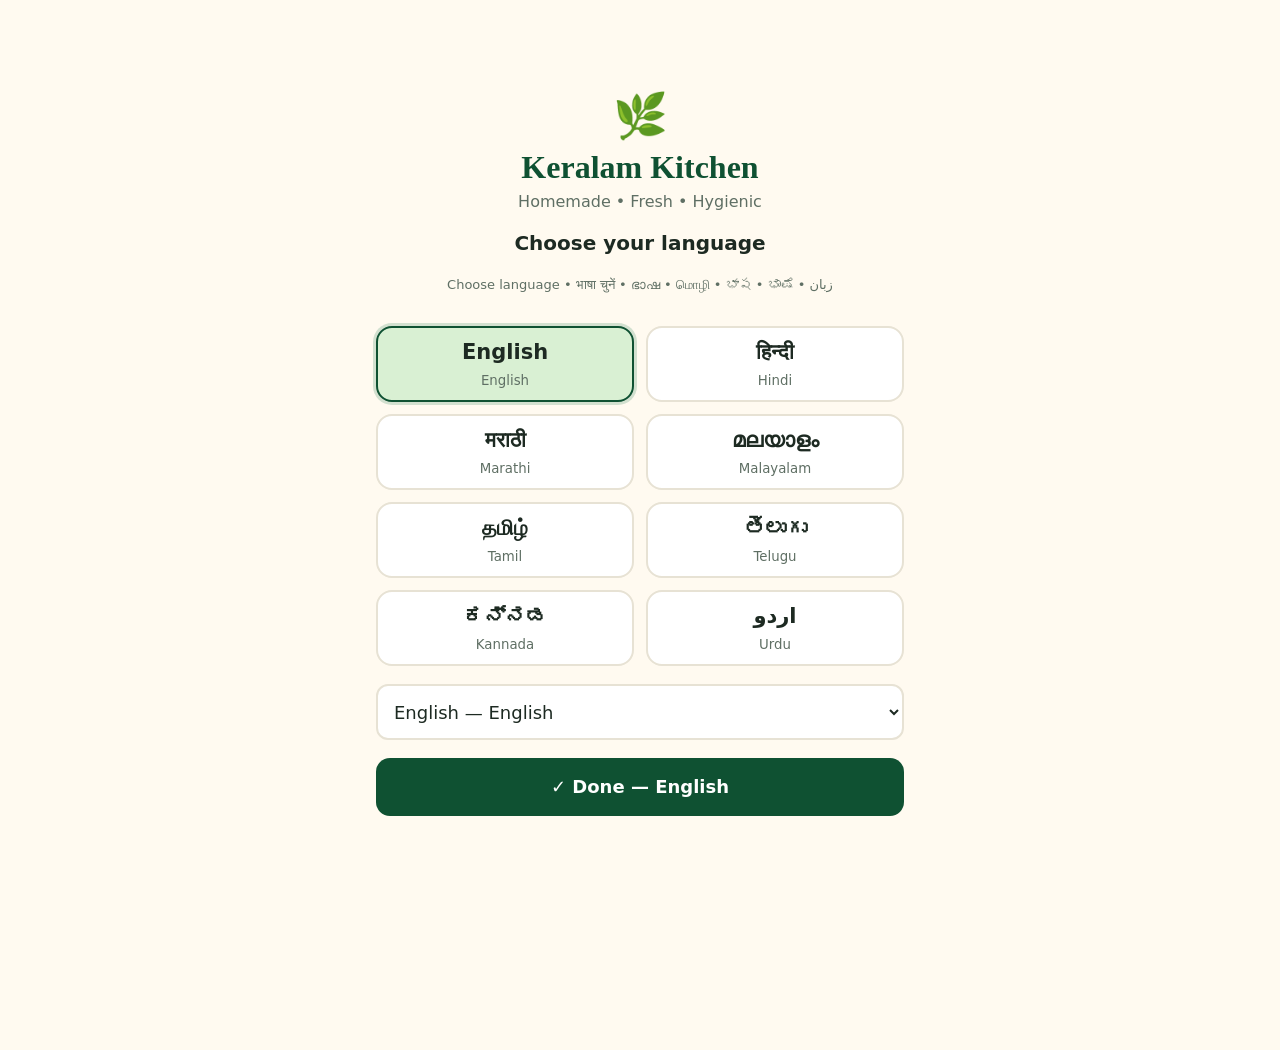
==== index.html @ 2dcb6749 "Add files via upload" ====
<!doctype html>
<html lang="en">
<head>
<meta charset="utf-8">
<meta name="viewport" content="width=device-width, initial-scale=1, viewport-fit=cover">
<meta name="theme-color" content="#0f5132">
<title>Keralam Kitchen — Homemade • Fresh • Hygienic</title>
<meta name="description" content="Order fresh homemade Idli & Dosa batter, coconut chutney, rotis and more.">
<link rel="manifest" href="manifest.json">
<link rel="icon" href="icon.svg" type="image/svg+xml">
<link rel="apple-touch-icon" href="icon-192.png">
<link rel="stylesheet" href="styles.css">
</head>
<body>
<div id="app"></div>
<noscript>Please enable JavaScript. WhatsApp / Call: 9594727293 / 7045610770</noscript>
<script src="config.js"></script>
<script src="core.js"></script>
<script src="i18n.js"></script>
<script src="common.js"></script>
<script src="app.js"></script>
</body>
</html>
---- styles.css ----
:root {
  --green: #0f5132; --green2: #1f7a4a; --leaf: #d9f0d3; --gold: #f4b91e; --gold2: #ffe08a;
  --cream: #fffaf0; --card: #ffffff; --ink: #1d2a22; --muted: #5f6f64; --line: #e7e2d4;
  --red: #b3261e; --warn: #fff1d6; --radius: 18px; --shadow: 0 4px 18px rgba(15, 81, 50, .10);
}
* { box-sizing: border-box; -webkit-tap-highlight-color: transparent; }
html, body { margin: 0; background: var(--cream); color: var(--ink); font-family: system-ui, -apple-system, "Segoe UI", Roboto, "Noto Sans", sans-serif; font-size: 16px; line-height: 1.45; }
body { padding-bottom: calc(150px + env(safe-area-inset-bottom)); }
button, input, select, textarea { font: inherit; color: inherit; }
img { max-width: 100%; display: block; }
a { color: var(--green2); }
.wrap { max-width: 680px; margin: 0 auto; padding: 0 16px; }
.muted { color: var(--muted); }
.small { font-size: 13px; }
.hidden { display: none !important; }
h1, h2, h3 { line-height: 1.2; margin: .2em 0 .4em; }
h1 { font-family: Georgia, "Times New Roman", serif; }

/* Buttons */
.btn { border: 0; border-radius: 14px; padding: 12px 18px; font-weight: 700; cursor: pointer; background: var(--leaf); color: var(--green); min-height: 48px; display: inline-flex; align-items: center; justify-content: center; gap: 8px; text-decoration: none; }
.btn.primary { background: var(--green); color: #fff; }
.btn.gold { background: var(--gold); color: #3a2b00; }
.btn.wa { background: #25d366; color: #fff; }
.btn.ghost { background: transparent; border: 2px solid var(--line); color: var(--ink); }
.btn.danger { background: #fde8e6; color: var(--red); }
.btn.big { width: 100%; font-size: 18px; min-height: 58px; }
.btn.sm { min-height: 38px; padding: 8px 12px; font-size: 14px; border-radius: 11px; }
.btn:disabled, .btn.disabled { opacity: .4; pointer-events: none; filter: grayscale(1); }
.chip { border: 2px solid var(--line); background: #fff; border-radius: 999px; padding: 8px 14px; font-weight: 600; cursor: pointer; min-height: 42px; }
.chip.on { border-color: var(--green); background: var(--leaf); color: var(--green); }
.tag { display: inline-block; font-size: 12px; font-weight: 700; padding: 3px 10px; border-radius: 999px; background: var(--gold2); color: #6b4b00; margin: 0 4px 4px 0; }
.tag.g { background: var(--leaf); color: var(--green); }

/* Inputs */
label.f { display: block; font-weight: 600; margin: 12px 0 4px; font-size: 14px; }
input.in, select.in, textarea.in { width: 100%; border: 2px solid var(--line); border-radius: 12px; padding: 12px; background: #fff; min-height: 48px; font-size: 16px; }
input.in:focus, select.in:focus, textarea.in:focus { outline: none; border-color: var(--green2); }
textarea.in { min-height: 80px; resize: vertical; }
.check { display: flex; gap: 10px; align-items: flex-start; margin: 12px 0; font-size: 14px; }
.check input { width: 22px; height: 22px; flex: none; accent-color: var(--green); }

/* Header */
.top { background: var(--green); color: #fff; padding: calc(12px + env(safe-area-inset-top)) 0 14px; position: sticky; top: 0; z-index: 20; box-shadow: 0 2px 12px rgba(0,0,0,.15); }
.top .wrap { display: flex; align-items: center; gap: 10px; }
.logo { font-family: Georgia, serif; font-size: 22px; font-weight: 700; line-height: 1; }
.logo small { display: block; font-family: system-ui, sans-serif; font-size: 12px; font-weight: 500; opacity: .85; margin-top: 4px; letter-spacing: .3px; }
.top .sp { flex: 1; }
.iconbtn { background: rgba(255,255,255,.14); border: 0; color: #fff; border-radius: 12px; min-height: 42px; padding: 0 12px; font-weight: 600; cursor: pointer; }
.dot { width: 10px; height: 10px; border-radius: 50%; display: inline-block; background: #aaa; }
.dot.on { background: #46e07a; box-shadow: 0 0 0 3px rgba(70,224,122,.3); }

/* Cards */
.card { background: var(--card); border-radius: var(--radius); box-shadow: var(--shadow); padding: 16px; margin: 14px 0; }
.banner { background: var(--leaf); border-radius: 14px; padding: 12px 14px; font-size: 14px; font-weight: 600; color: var(--green); margin: 14px 0; display: flex; gap: 10px; align-items: center; }
.item { display: grid; grid-template-columns: 120px 1fr; gap: 14px; }
.item-img { width: 120px; height: 120px; border-radius: 14px; overflow: hidden; background: linear-gradient(135deg, #f7efd9, #e6f3dd); display: flex; align-items: center; justify-content: center; font-size: 54px; }
.item-img img { width: 100%; height: 100%; object-fit: cover; }
.item h3 { font-size: 18px; margin: 2px 0; }
.item p { margin: 0 0 6px; font-size: 14px; color: var(--muted); }
.avail { font-size: 13px; font-weight: 700; color: var(--green2); margin: 4px 0 8px; }
.avail.tomorrow { color: #8a5a00; background: var(--warn); display: inline-block; padding: 4px 10px; border-radius: 10px; }
.variants, .addons { display: flex; flex-wrap: wrap; gap: 8px; margin: 6px 0; }
.row { display: flex; gap: 10px; align-items: center; flex-wrap: wrap; }
.between { justify-content: space-between; }
.stepper { display: inline-flex; align-items: center; border: 2px solid var(--line); border-radius: 14px; overflow: hidden; background: #fff; }
.stepper button { border: 0; background: transparent; width: 44px; height: 44px; font-size: 22px; font-weight: 700; cursor: pointer; color: var(--green); }
.stepper span { min-width: 30px; text-align: center; font-weight: 700; }
.stars { color: var(--gold); letter-spacing: 1px; }
@media (max-width: 420px) { .item { grid-template-columns: 1fr; } .item-img { width: 100%; height: 170px; } }

/* Bottom nav + cart bar */
.nav { position: fixed; bottom: 0; left: 0; right: 0; background: #fff; border-top: 1px solid var(--line); display: flex; padding-bottom: env(safe-area-inset-bottom); z-index: 30; }
.nav button { flex: 1; border: 0; background: none; padding: 8px 0 10px; font-size: 12px; font-weight: 600; color: var(--muted); cursor: pointer; min-height: 60px; position: relative; }
.nav button b { display: block; font-size: 22px; line-height: 1.2; }
.nav button.on { color: var(--green); }
.nav .badge { position: absolute; top: 4px; left: 54%; background: var(--red); color: #fff; font-size: 11px; border-radius: 999px; padding: 1px 6px; }
.cartbar { position: fixed; left: 12px; right: 12px; bottom: calc(72px + env(safe-area-inset-bottom)); z-index: 29; max-width: 656px; margin: 0 auto; }
.cartbar .btn { width: 100%; justify-content: space-between; box-shadow: 0 8px 24px rgba(15,81,50,.35); font-size: 17px; min-height: 58px; }

/* Sheets / modals */
.overlay { position: fixed; inset: 0; background: rgba(10, 30, 20, .45); z-index: 50; display: flex; align-items: flex-end; justify-content: center; animation: fade .2s; }
.sheet { background: var(--cream); width: 100%; max-width: 680px; max-height: 92vh; overflow-y: auto; border-radius: 24px 24px 0 0; padding: 18px 16px calc(24px + env(safe-area-inset-bottom)); animation: up .25s ease-out; }
.sheet .grab { width: 44px; height: 5px; background: var(--line); border-radius: 9px; margin: 0 auto 10px; }
.overlay.center { align-items: center; padding: 16px; }
.overlay.center .sheet { border-radius: 24px; }
@keyframes up { from { transform: translateY(40px); opacity: 0; } }
@keyframes fade { from { opacity: 0; } }
.line { display: flex; gap: 10px; align-items: center; padding: 10px 0; border-bottom: 1px dashed var(--line); }
.line .grow { flex: 1; }
.total { display: flex; justify-content: space-between; font-size: 20px; font-weight: 800; padding: 12px 0; }
.radio { display: flex; gap: 10px; align-items: center; border: 2px solid var(--line); border-radius: 14px; padding: 12px; margin: 8px 0; cursor: pointer; background: #fff; font-weight: 600; }
.radio input { width: 22px; height: 22px; accent-color: var(--green); }
.radio:has(input:checked) { border-color: var(--green); background: var(--leaf); }

/* Language screen */
.lang-screen { min-height: 100vh; display: flex; flex-direction: column; justify-content: center; padding: calc(20px + env(safe-area-inset-top)) 16px calc(20px + env(safe-area-inset-bottom)); max-width: 560px; margin: 0 auto; text-align: center; }
.lang-grid { display: grid; grid-template-columns: 1fr 1fr; gap: 12px; margin: 18px 0; }
.lang-btn { border: 2px solid var(--line); background: #fff; border-radius: 16px; min-height: 76px; cursor: pointer; padding: 8px; }
.lang-btn b { display: block; font-size: 21px; }
.lang-btn small { color: var(--muted); }
.lang-btn.on { border-color: var(--green); background: var(--leaf); box-shadow: 0 0 0 3px rgba(31,122,74,.2); }

/* Loader */
.loader { position: fixed; inset: 0; background: radial-gradient(circle at 50% 40%, #1f7a4a, #0b3d25); z-index: 100; display: flex; flex-direction: column; align-items: center; justify-content: center; color: #fff; text-align: center; padding: 16px; }
.loader svg { width: min(300px, 80vw); height: auto; }
.loader .bar { width: 220px; height: 8px; background: rgba(255,255,255,.2); border-radius: 9px; overflow: hidden; margin-top: 18px; }
.loader .bar i { display: block; height: 100%; width: 0; background: var(--gold); border-radius: 9px; animation: fill 3s ease-in-out forwards; }
@keyframes fill { to { width: 100%; } }
@keyframes sway { 0%,100% { transform: rotate(-4deg); } 50% { transform: rotate(4deg); } }
@keyframes flick { 0%,100% { transform: scaleY(1); opacity: 1; } 50% { transform: scaleY(1.25) translateY(-2px); opacity: .85; } }
@keyframes steam { 0% { transform: translateY(0) scale(.8); opacity: 0; } 30% { opacity: .9; } 100% { transform: translateY(-60px) scale(1.4); opacity: 0; } }
@keyframes stir { 0%,100% { transform: rotate(-14deg); } 50% { transform: rotate(14deg); } }
@keyframes bubble { 0%,100% { transform: scale(.6); opacity: .4; } 50% { transform: scale(1); opacity: 1; } }
.palm { transform-origin: 40px 190px; animation: sway 3s ease-in-out infinite; }
.flame { transform-origin: center bottom; transform-box: fill-box; animation: flick .5s ease-in-out infinite; }
.flame:nth-child(2) { animation-delay: .15s; } .flame:nth-child(3) { animation-delay: .3s; }
.steam path { animation: steam 2s ease-out infinite; transform-box: fill-box; }
.steam path:nth-child(2) { animation-delay: .6s; } .steam path:nth-child(3) { animation-delay: 1.2s; }
.ladle { transform-origin: 160px 120px; animation: stir 1.2s ease-in-out infinite; }
.bub { transform-box: fill-box; transform-origin: center; animation: bubble 1s ease-in-out infinite; }
.bub:nth-child(2) { animation-delay: .3s; } .bub:nth-child(3) { animation-delay: .6s; }

/* Orders */
.status { display: inline-block; padding: 4px 10px; border-radius: 999px; font-size: 12px; font-weight: 800; text-transform: uppercase; letter-spacing: .4px; }
.s-placed { background: #e8f0ff; color: #1d4ed8; } .s-accepted { background: #ede9fe; color: #6d28d9; }
.s-preparing { background: var(--warn); color: #8a5a00; } .s-ready { background: #d1fae5; color: #047857; }
.s-collected { background: #eee; color: #444; } .s-cancelled { background: #fde8e6; color: var(--red); }
.timer { font-weight: 800; color: var(--green); }
.note { font-size: 12.5px; color: var(--muted); margin-top: 10px; }
.success { text-align: center; padding: 10px 0; }
.success .tick { width: 84px; height: 84px; border-radius: 50%; background: var(--green); color: #fff; font-size: 46px; display: flex; align-items: center; justify-content: center; margin: 6px auto 10px; animation: pop .4s cubic-bezier(.2,1.6,.4,1); }
@keyframes pop { from { transform: scale(.2); } }

/* Chat */
.chat { display: flex; flex-direction: column; gap: 8px; max-height: 46vh; overflow-y: auto; padding: 8px 2px; }
.msg { max-width: 80%; padding: 9px 12px; border-radius: 14px; font-size: 15px; }
.msg.me { align-self: flex-end; background: var(--green); color: #fff; border-bottom-right-radius: 4px; }
.msg.them { align-self: flex-start; background: #fff; border: 1px solid var(--line); border-bottom-left-radius: 4px; }
.msg small { display: block; opacity: .7; font-size: 11px; margin-top: 2px; }

.review { border-bottom: 1px solid var(--line); padding: 10px 0; }
.review img { width: 90px; height: 90px; object-fit: cover; border-radius: 10px; margin-top: 6px; }
.bigstars button { font-size: 38px; background: none; border: 0; cursor: pointer; color: #ccc; padding: 0 2px; }
.bigstars button.on { color: var(--gold); }
.photo-prev { width: 110px; height: 110px; object-fit: cover; border-radius: 12px; margin-top: 8px; }

#toast { position: fixed; left: 50%; bottom: calc(150px + env(safe-area-inset-bottom)); transform: translateX(-50%) translateY(20px); background: #1d2a22; color: #fff; padding: 12px 18px; border-radius: 14px; z-index: 200; opacity: 0; transition: .25s; pointer-events: none; max-width: 90vw; text-align: center; font-weight: 600; }
#toast.show { opacity: 1; transform: translateX(-50%) translateY(0); }
.demo { background: #fff3cd; color: #6b4b00; font-size: 12px; text-align: center; padding: 6px; }
[dir=rtl] .line, [dir=rtl] .row { direction: rtl; }
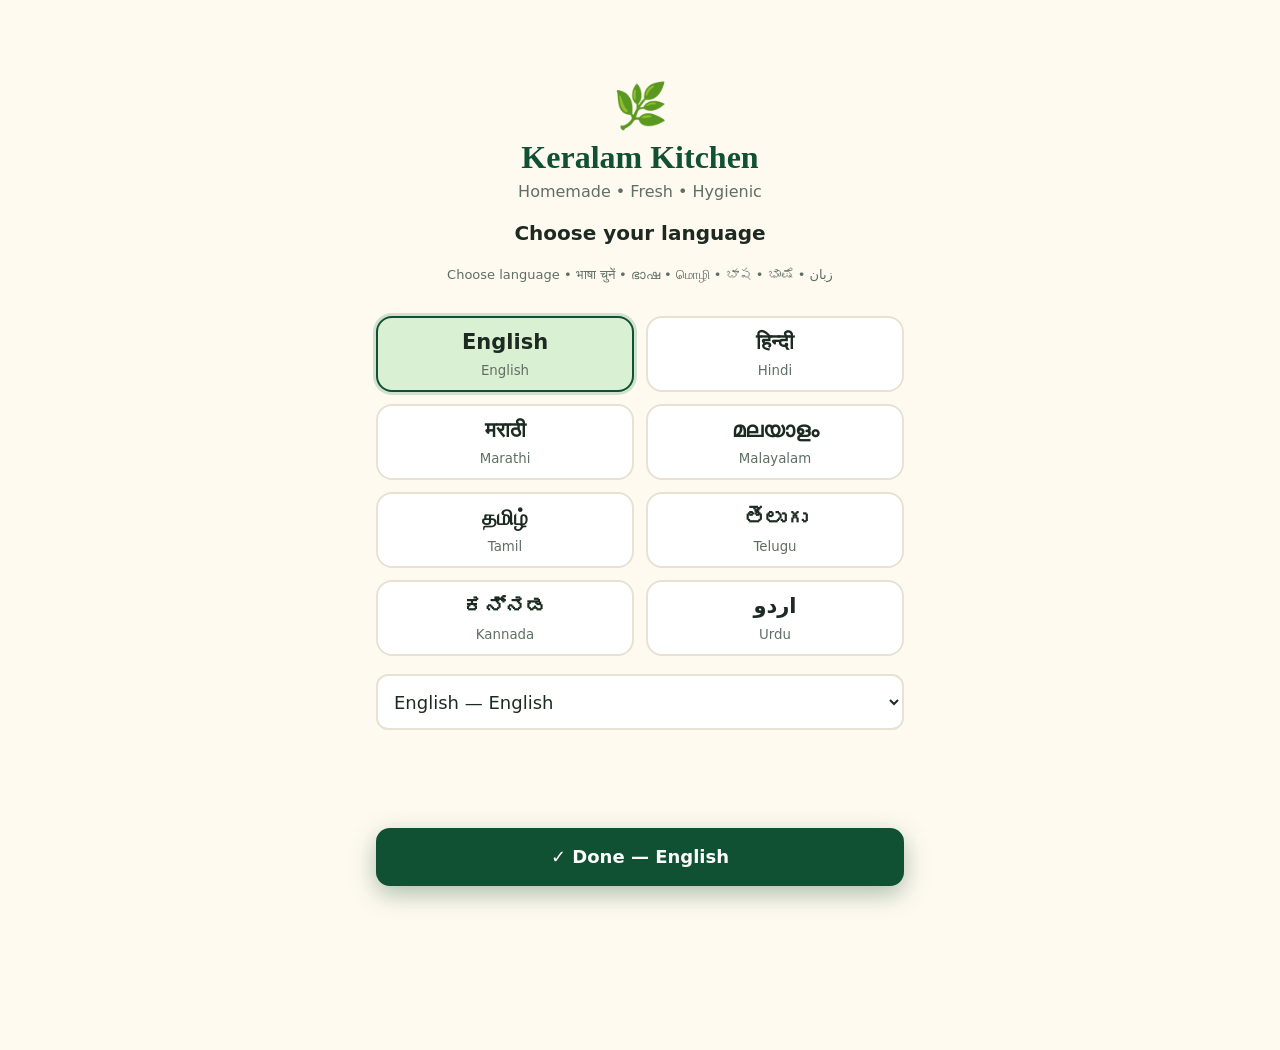
==== commit 6d003e2a: "Add files via upload" ====
--- a/index.html
+++ b/index.html
@@ -9,15 +9,15 @@
 <link rel="manifest" href="manifest.json">
 <link rel="icon" href="icon.svg" type="image/svg+xml">
 <link rel="apple-touch-icon" href="icon-192.png">
-<link rel="stylesheet" href="styles.css">
+<link rel="stylesheet" href="styles.css?v=5">
 </head>
 <body>
 <div id="app"></div>
 <noscript>Please enable JavaScript. WhatsApp / Call: 9594727293 / 7045610770</noscript>
-<script src="config.js"></script>
-<script src="core.js"></script>
-<script src="i18n.js"></script>
-<script src="common.js"></script>
-<script src="app.js"></script>
+<script src="config.js?v=5"></script>
+<script src="core.js?v=5"></script>
+<script src="i18n.js?v=5"></script>
+<script src="common.js?v=5"></script>
+<script src="app.js?v=5"></script>
 </body>
 </html>
--- a/styles.css
+++ b/styles.css
@@ -148,3 +148,23 @@
 #toast.show { opacity: 1; transform: translateX(-50%) translateY(0); }
 .demo { background: #fff3cd; color: #6b4b00; font-size: 12px; text-align: center; padding: 6px; }
 [dir=rtl] .line, [dir=rtl] .row { direction: rtl; }
+
+/* ---- v5: accounts, sticky language button, avatar, popups ---- */
+.lang-done { position: fixed; left: 0; right: 0; bottom: 0; padding: 12px 16px calc(14px + env(safe-area-inset-bottom)); background: linear-gradient(to top, var(--cream) 70%, rgba(255,250,240,0)); z-index: 40; }
+.lang-done .btn { max-width: 528px; margin: 0 auto; display: flex; box-shadow: 0 8px 24px rgba(15,81,50,.35); }
+.logo-btn { background: none; border: 0; color: inherit; text-align: left; padding: 0; cursor: pointer; }
+.avatar { display: inline-flex; align-items: center; justify-content: center; border-radius: 50%; object-fit: cover; background: var(--gold); color: #3a2b00; font-weight: 800; flex: none; border: 2px solid #fff; box-shadow: 0 2px 8px rgba(0,0,0,.12); }
+.avbtn { padding: 0 4px; background: transparent; }
+.auth-screen { max-width: 480px; margin: 0 auto; padding: calc(16px + env(safe-area-inset-top)) 16px 40px; }
+.auth-hero { text-align: center; color: var(--green); padding: 18px 0 4px; }
+.auth-hero h1 { margin: 4px 0 0; } .auth-hero p { margin: 4px 0 0; color: var(--muted); }
+.auth-card { padding: 18px; }
+.seg { display: flex; background: var(--leaf); border-radius: 14px; padding: 4px; gap: 4px; }
+.seg button { flex: 1; border: 0; background: transparent; border-radius: 11px; min-height: 44px; font-weight: 700; color: var(--green); cursor: pointer; }
+.seg button.on { background: #fff; box-shadow: 0 2px 8px rgba(15,81,50,.15); }
+.pin-in { letter-spacing: 8px; font-size: 22px !important; text-align: center; }
+.banner.warn { background: var(--warn); color: #8a5a00; }
+.me-line { display: flex; align-items: center; gap: 10px; background: #fff; border: 2px solid var(--line); border-radius: 14px; padding: 10px; margin-top: 10px; }
+.phone-link { display: inline-block; margin: 4px; padding: 8px 12px; border-radius: 999px; background: #e7f9ee; color: #128c4a; font-weight: 700; text-decoration: none; }
+.sad { font-size: 84px; line-height: 1; margin: 6px 0 8px; animation: sadbob 1.4s ease-in-out infinite; }
+@keyframes sadbob { 0%,100% { transform: translateY(0) rotate(-4deg); } 50% { transform: translateY(6px) rotate(4deg); } }
